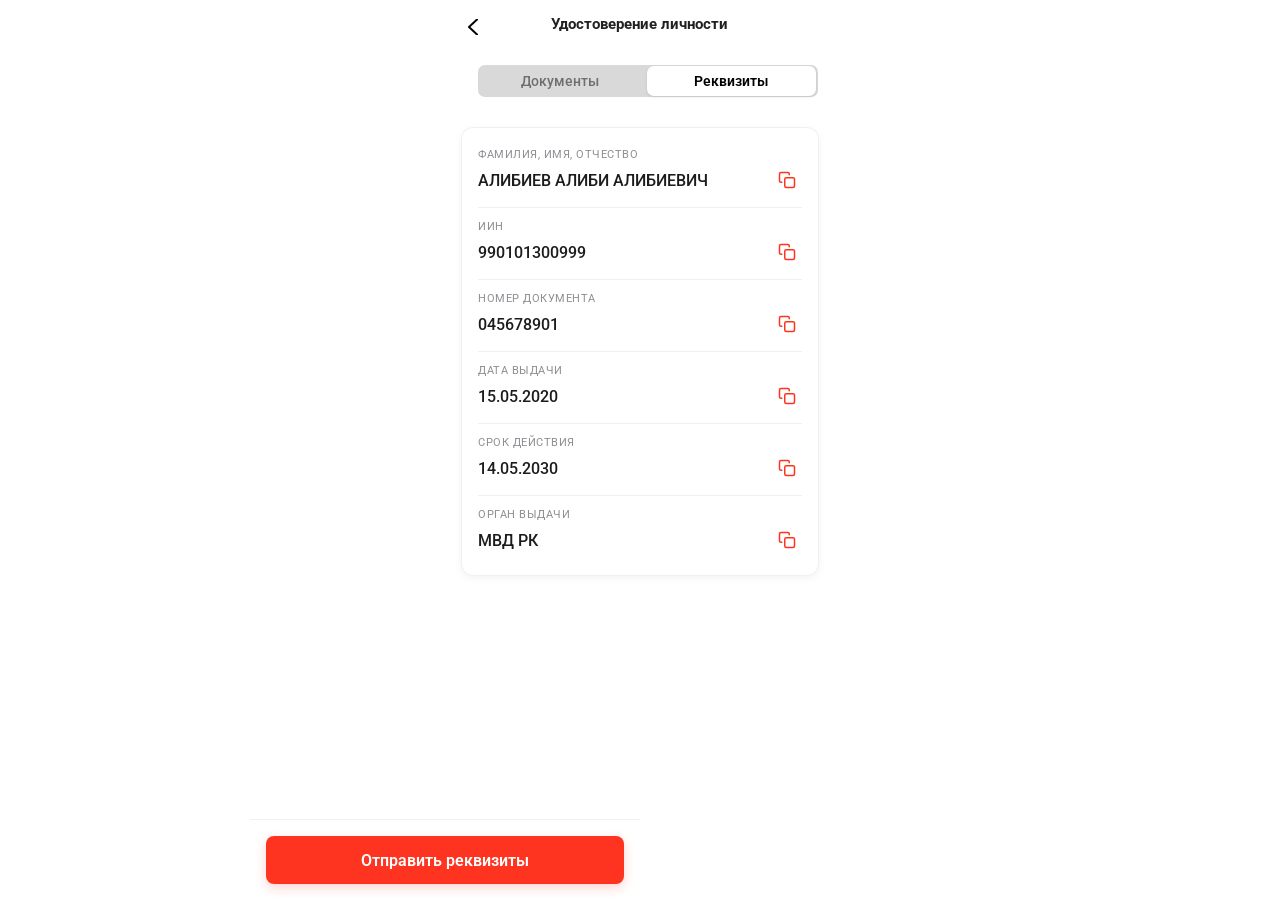
==== rindex.html @ 32521c51 "First commit" ====
<!DOCTYPE html>
<html lang="en">
  <head>
    <meta charset="UTF-8" />
    <meta name="viewport" content="width=device-width, initial-scale=1.0, maximum-scale=1.0">
    <title>Kaspi.kz - Реквизиты</title>
    <link rel="stylesheet" href="https://fonts.googleapis.com/css2?family=Roboto:wght@400;500;700&display=swap" />
    <link rel="apple-touch-icon" href="icon.svg"/>
    <link rel="icon" href="icon.svg"/>
    <meta name="apple-mobile-web-app-capable" content="yes">
    <meta name="apple-mobile-web-app-status-bar-style" content="black-translucent">
    <meta name="apple-mobile-web-app-title" content="Kaspi.kz">
    <link rel="manifest" href="manifest.json">
    <link rel="stylesheet" href="sindex.css" />
    <link rel="stylesheet" href="rindex.css" />
  </head>
  <body>
    <div class="main-container">
      <div class="flex-row-a">
        <a href="mindex.html" class="chevron-left"><div class="vector"></div></a>
        <div class="my-bank">
          <span class="udostoverenie">Удостоверение личности</span>
        </div>
      </div>
      
      <div class="slider">
        <div class="rectangle"></div>
        <a href="sindex.html" class="tab-link-docs">Документы</a>
        <div class="button-rectangle-reqs"></div>
        <div class="tab-text-reqs">Реквизиты</div>
      </div>
      
      <div class="requisites-container">
        <!-- Requisites card list with editable input fields -->
        <div class="req-item">
          <div class="req-label">Фамилия, имя, отчество</div>
          <div class="req-value-container">
            <input type="text" class="req-input" id="val-fio" value="АЛИБИЕВ АЛИБИ АЛИБИЕВИЧ" oninput="saveField('fio', this.value)" />
            <button class="btn-copy-icon" onclick="copyText('val-fio', this)" aria-label="Копировать ФИО">
              <svg class="icon-copy" width="18" height="18" viewBox="0 0 24 24" fill="none" stroke="#fe3420" stroke-width="2" stroke-linecap="round" stroke-linejoin="round">
                <rect x="9" y="9" width="13" height="13" rx="2" ry="2"></rect>
                <path d="M5 15H4a2 2 0 0 1-2-2V4a2 2 0 0 1 2-2h9a2 2 0 0 1 2 2v1"></path>
              </svg>
              <svg class="icon-checked" width="18" height="18" viewBox="0 0 24 24" fill="none" stroke="#34c759" stroke-width="2" stroke-linecap="round" stroke-linejoin="round" style="display: none;">
                <polyline points="20 6 9 17 4 12"></polyline>
              </svg>
            </button>
          </div>
        </div>
        
        <div class="req-item">
          <div class="req-label">ИИН</div>
          <div class="req-value-container">
            <input type="text" class="req-input" id="val-iin" value="990101300999" oninput="saveField('iin', this.value)" />
            <button class="btn-copy-icon" onclick="copyText('val-iin', this)" aria-label="Копировать ИИН">
              <svg class="icon-copy" width="18" height="18" viewBox="0 0 24 24" fill="none" stroke="#fe3420" stroke-width="2" stroke-linecap="round" stroke-linejoin="round">
                <rect x="9" y="9" width="13" height="13" rx="2" ry="2"></rect>
                <path d="M5 15H4a2 2 0 0 1-2-2V4a2 2 0 0 1 2-2h9a2 2 0 0 1 2 2v1"></path>
              </svg>
              <svg class="icon-checked" width="18" height="18" viewBox="0 0 24 24" fill="none" stroke="#34c759" stroke-width="2" stroke-linecap="round" stroke-linejoin="round" style="display: none;">
                <polyline points="20 6 9 17 4 12"></polyline>
              </svg>
            </button>
          </div>
        </div>

        <div class="req-item">
          <div class="req-label">Номер документа</div>
          <div class="req-value-container">
            <input type="text" class="req-input" id="val-docnum" value="045678901" oninput="saveField('docnum', this.value)" />
            <button class="btn-copy-icon" onclick="copyText('val-docnum', this)" aria-label="Копировать номер документа">
              <svg class="icon-copy" width="18" height="18" viewBox="0 0 24 24" fill="none" stroke="#fe3420" stroke-width="2" stroke-linecap="round" stroke-linejoin="round">
                <rect x="9" y="9" width="13" height="13" rx="2" ry="2"></rect>
                <path d="M5 15H4a2 2 0 0 1-2-2V4a2 2 0 0 1 2-2h9a2 2 0 0 1 2 2v1"></path>
              </svg>
              <svg class="icon-checked" width="18" height="18" viewBox="0 0 24 24" fill="none" stroke="#34c759" stroke-width="2" stroke-linecap="round" stroke-linejoin="round" style="display: none;">
                <polyline points="20 6 9 17 4 12"></polyline>
              </svg>
            </button>
          </div>
        </div>

        <div class="req-item">
          <div class="req-label">Дата выдачи</div>
          <div class="req-value-container">
            <input type="text" class="req-input" id="val-issue" value="15.05.2020" oninput="saveField('issue', this.value)" />
            <button class="btn-copy-icon" onclick="copyText('val-issue', this)" aria-label="Копировать дату выдачи">
              <svg class="icon-copy" width="18" height="18" viewBox="0 0 24 24" fill="none" stroke="#fe3420" stroke-width="2" stroke-linecap="round" stroke-linejoin="round">
                <rect x="9" y="9" width="13" height="13" rx="2" ry="2"></rect>
                <path d="M5 15H4a2 2 0 0 1-2-2V4a2 2 0 0 1 2-2h9a2 2 0 0 1 2 2v1"></path>
              </svg>
              <svg class="icon-checked" width="18" height="18" viewBox="0 0 24 24" fill="none" stroke="#34c759" stroke-width="2" stroke-linecap="round" stroke-linejoin="round" style="display: none;">
                <polyline points="20 6 9 17 4 12"></polyline>
              </svg>
            </button>
          </div>
        </div>

        <div class="req-item">
          <div class="req-label">Срок действия</div>
          <div class="req-value-container">
            <input type="text" class="req-input" id="val-expiry" value="14.05.2030" oninput="saveField('expiry', this.value)" />
            <button class="btn-copy-icon" onclick="copyText('val-expiry', this)" aria-label="Копировать срок действия">
              <svg class="icon-copy" width="18" height="18" viewBox="0 0 24 24" fill="none" stroke="#fe3420" stroke-width="2" stroke-linecap="round" stroke-linejoin="round">
                <rect x="9" y="9" width="13" height="13" rx="2" ry="2"></rect>
                <path d="M5 15H4a2 2 0 0 1-2-2V4a2 2 0 0 1 2-2h9a2 2 0 0 1 2 2v1"></path>
              </svg>
              <svg class="icon-checked" width="18" height="18" viewBox="0 0 24 24" fill="none" stroke="#34c759" stroke-width="2" stroke-linecap="round" stroke-linejoin="round" style="display: none;">
                <polyline points="20 6 9 17 4 12"></polyline>
              </svg>
            </button>
          </div>
        </div>

        <div class="req-item">
          <div class="req-label">Орган выдачи</div>
          <div class="req-value-container">
            <input type="text" class="req-input" id="val-authority" value="МВД РК" oninput="saveField('authority', this.value)" />
            <button class="btn-copy-icon" onclick="copyText('val-authority', this)" aria-label="Копировать орган выдачи">
              <svg class="icon-copy" width="18" height="18" viewBox="0 0 24 24" fill="none" stroke="#fe3420" stroke-width="2" stroke-linecap="round" stroke-linejoin="round">
                <rect x="9" y="9" width="13" height="13" rx="2" ry="2"></rect>
                <path d="M5 15H4a2 2 0 0 1-2-2V4a2 2 0 0 1 2-2h9a2 2 0 0 1 2 2v1"></path>
              </svg>
              <svg class="icon-checked" width="18" height="18" viewBox="0 0 24 24" fill="none" stroke="#34c759" stroke-width="2" stroke-linecap="round" stroke-linejoin="round" style="display: none;">
                <polyline points="20 6 9 17 4 12"></polyline>
              </svg>
            </button>
          </div>
        </div>
      </div>
      
      <div class="bottom-actions">
        <div class="share-btn-container">
          <button class="btn-share" onclick="shareRequisites()">Отправить реквизиты</button>
        </div>
      </div>
    </div>
    
    <div id="toast" class="toast">Скопировано в буфер обмена</div>

    <script>
      // Load saved values from LocalStorage on page load
      const fields = ['fio', 'iin', 'docnum', 'issue', 'expiry', 'authority'];
      document.addEventListener('DOMContentLoaded', () => {
        fields.forEach(field => {
          const saved = localStorage.getItem('req_' + field);
          if (saved !== null) {
            document.getElementById('val-' + field).value = saved;
          }
        });
      });

      // Save field value to LocalStorage
      function saveField(key, value) {
        localStorage.setItem('req_' + key, value);
      }

      // Copy text to clipboard and show feedback
      function copyText(elementId, btn) {
        const inputElement = document.getElementById(elementId);
        const text = inputElement.value;
        
        navigator.clipboard.writeText(text).then(() => {
          // Show toast
          const toast = document.getElementById('toast');
          toast.textContent = 'Скопировано в буфер обмена';
          toast.classList.add('show');
          
          // Toggle icon state in copy button
          const iconCopy = btn.querySelector('.icon-copy');
          const iconChecked = btn.querySelector('.icon-checked');
          
          iconCopy.style.display = 'none';
          iconChecked.style.display = 'block';
          
          setTimeout(() => {
            toast.classList.remove('show');
            iconCopy.style.display = 'block';
            iconChecked.style.display = 'none';
          }, 1500);
        }).catch(err => {
          console.error('Ошибка копирования: ', err);
        });
      }

      // Share requisites or copy all to clipboard
      function shareRequisites() {
        const fio = document.getElementById('val-fio').value;
        const iin = document.getElementById('val-iin').value;
        const docnum = document.getElementById('val-docnum').value;
        const issue = document.getElementById('val-issue').value;
        const expiry = document.getElementById('val-expiry').value;
        const authority = document.getElementById('val-authority').value;
        
        const shareText = `Реквизиты удостоверения личности:\n` +
                          `ФИО: ${fio}\n` +
                          `ИИН: ${iin}\n` +
                          `Номер документа: ${docnum}\n` +
                          `Дата выдачи: ${issue}\n` +
                          `Срок действия: ${expiry}\n` +
                          `Орган выдачи: ${authority}`;
        
        if (navigator.share) {
          navigator.share({
            title: 'Реквизиты удостоверения личности',
            text: shareText
          }).catch(err => console.log(err));
        } else {
          navigator.clipboard.writeText(shareText).then(() => {
            const toast = document.getElementById('toast');
            toast.textContent = 'Все реквизиты скопированы для отправки';
            toast.classList.add('show');
            setTimeout(() => {
              toast.classList.remove('show');
            }, 2000);
          });
        }
      }
    </script>
  </body>
</html>
---- sindex.css ----
:root {
  --default-font-family: -apple-system, BlinkMacSystemFont, "Segoe UI", Roboto,
    Ubuntu, "Helvetica Neue", Helvetica, Arial, "PingFang SC",
    "Hiragino Sans GB", "Microsoft Yahei UI", "Microsoft Yahei",
    "Source Han Sans CN", sans-serif;
}

.main-container {
  overflow: auto;
}

.main-container,
.main-container * {
  box-sizing: border-box;
}

input,
select,
textarea,
button {
  outline: 0;
}

.main-container {
  position: relative;
  width: 100%;
  max-width: 390px;
  min-height: 100vh;
  padding-bottom: 140px;
  margin: 0 auto;
  background: #ffffff;
  overflow: hidden;
}
.flex-row-a {
  position: relative;
  width: 269px;
  height: 24px;
  margin: 8px 0 0 16px;
  z-index: 2;
}
.chevron-left {
  position: absolute;
  width: 8.92%;
  height: 100%;
  top: 0;
  left: 0;
  overflow: hidden;
}
.vector {
  position: relative;
  width: 10px;
  height: 16px;
  margin: 3px 0 0 7px;
  background: url(./sassets/images/d408e488-1c5e-4adb-9116-d41354458147.png)
    no-repeat center;
  background-size: cover;
  z-index: 1;
}
.my-bank {
  position: absolute;
  width: 179px;
  height: 75%;
  top: 0;
  left: 50%;
  font-family: Roboto, var(--default-font-family);
  font-size: 15px;
  font-weight: 400;
  line-height: 17.578px;
  text-align: left;
  text-overflow: initial;
  white-space: nowrap;
  transform: translate(-24.86%, 0);
  z-index: 2;
}
.udostoverenie {
  position: relative;
  color: rgba(0, 0, 0, 0.87);
  font-family: Roboto, var(--default-font-family);
  font-size: 15px;
  font-weight: 700;
  line-height: 17.578px;
  text-align: left;
}
.lichnosti {
  position: relative;
  color: rgba(0, 0, 0, 0.87);
  font-family: Roboto, var(--default-font-family);
  font-size: 16px;
  font-weight: 400;
  line-height: 17.578px;
  text-align: left;
}
.ready-made {
  position: relative;
  width: 100%;
  margin: 16px 0 0 0;
  background: #ffffff;
  z-index: 3;
  overflow: hidden;
}
.present {
  position: relative;
  width: 350px;
  height: 53px;
  margin: 616px 0 0 20px;
  cursor: pointer;
  background: #0089d0;
  border: none;
  z-index: 13;
  border-radius: 7px;
}
.rectangle-2 {
  position: absolute;
  width: 350px;
  height: 53px;
  top: 0;
  left: 0;
  border: 1px solid #0189cf;
  z-index: 15;
  border-radius: 7px;
}
/* Оставляем стили для img-prewiev */
.img-prewiev {
  display: flex;
  justify-content: center; /* Центрируем изображение по горизонтали */
  align-items: center; /* Центрируем изображение по вертикали */
  position: relative; /* Задаем относительное позиционирование */
  z-index: 1; /* Указываем, что изображение будет под кнопкой */
  overflow: hidden;          /* важно */
  touch-action: none;        /* важно для жестов */

}
/* Добавляем стили для изображения */
.idimg {
  width: auto;
  height: 500px;
  object-fit: contain; /* Обеспечиваем правильное масштабирование изображения */
  z-index: 1; /* Изображение будет под текстом кнопки */
  transition: opacity 0.2s ease;
  will-change: transform;
}



.present {
  position: static;
  margin: 0;
  width: 100%;
  height: 52px;
  cursor: pointer;
  background: #0089d0;
  border: none;
  border-radius: 8px;
  display: flex;
  align-items: center;
  justify-content: center;
  transition: background-color 0.2s ease, transform 0.2s ease;
}

.present-document {
  display: flex;
  align-items: center;
  justify-content: center;
  position: static;
  width: auto;
  height: auto;
  color: #ffffff;
  font-family: Roboto, var(--default-font-family);
  font-size: 16px;
  font-weight: 500;
  line-height: 1.2;
  gap: 8px;
}

.present-document img {
  width: 20px;
  height: 20px;
  object-fit: contain;
  filter: brightness(0) invert(1);
}

.present:hover {
  background: #0a9fe9;
}

.present:active {
  transform: scale(0.98);
}

.present1 {
  position: static;
  margin: 0;
  width: 100%;
  height: 52px;
  cursor: pointer;
  background: #ffffff;
  border: 1px solid #0089d0;
  border-radius: 8px;
  display: flex;
  align-items: center;
  justify-content: center;
  transition: background-color 0.2s ease, border-color 0.2s ease, transform 0.2s ease;
}

.present1-document {
  display: flex;
  align-items: center;
  justify-content: center;
  color: #0089d0;
  font-family: Roboto, var(--default-font-family);
  font-size: 16px;
  font-weight: 500;
  line-height: 1.2;
  gap: 8px;
}

.present1-document img {
  width: 20px;
  height: 20px;
  object-fit: contain;
  filter: invert(41%) sepia(69%) saturate(1406%) hue-rotate(166deg)
    brightness(94%) contrast(95%);
  transform: rotate(270deg);
}

.present1:hover {
  background: rgba(0, 137, 208, 0.08);
  border-color: #0a9fe9;
}

.present1:active {
  transform: scale(0.98);
}
/* ===== Модальное окно с QR-кодом (bottom sheet) ===== */
.qr-loading {
  position: fixed;
  inset: 0;
  display: none;
  align-items: center;
  justify-content: center;
  background: rgba(255, 255, 255, 0.4);
  backdrop-filter: blur(2px);
  z-index: 998;
}

.qr-loading.qr-loading--visible {
  display: flex;
}

.qr-spinner {
  width: 32px;
  height: 32px;
  border-radius: 50%;
  border: 3px solid transparent;
  border-top-color: #f14635;
  border-right-color: #f14635;
  animation: qr-spin 0.8s linear infinite;
}

@keyframes qr-spin {
  from {
    transform: rotate(0deg);
  }
  to {
    transform: rotate(360deg);
  }
}

.qr-modal-overlay {
  position: fixed;
  inset: 0;
  background: rgba(0, 0, 0, 0.4);
  display: flex;
  align-items: flex-end;
  justify-content: center;
  z-index: 999;
  opacity: 0;
  visibility: hidden;
  pointer-events: none;
  transition: opacity 0.3s ease, visibility 0.3s ease;
}

.qr-modal-overlay.qr-modal--visible {
  opacity: 1;
  visibility: visible;
  pointer-events: auto;
}

.qr-modal {
  width: 100%;
  max-width: 480px;
  background: #ffffff;
  border-radius: 16px 16px 0 0;
  padding: 16px 20px 32px;
  box-shadow: 0 -4px 16px rgba(0, 0, 0, 0.1);
  transform: translateY(24px);
  transition: transform 0.3s ease;
}

.qr-modal-overlay.qr-modal--visible .qr-modal {
  transform: translateY(0);
}

.qr-modal-handle {
  width: 36px;
  height: 4px;
  border-radius: 999px;
  background: rgba(0, 0, 0, 0.12);
  margin: 4px auto 12px;
}

.qr-header {
  display: flex;
  align-items: center;
  justify-content: space-between;
  gap: 12px;
  margin-bottom: 4px;
}

.qr-title {
  margin: 0;
  font-family: Roboto, var(--default-font-family);
  font-size: 20px;
  font-weight: 700;
  color: #000000;
  text-align: left;
}

.qr-close {
  width: 32px;
  height: 32px;
  border-radius: 50%;
  border: none;
  background: transparent;
  font-family: Arial, sans-serif;
  font-size: 28px;
  color: #000;
  display: flex;
  align-items: center;
  justify-content: center;
  line-height: 1;
  cursor: pointer;
}

.qr-subtitle {
  margin: 8px 0 20px;
  font-family: Roboto, var(--default-font-family);
  font-size: 16px;
  font-weight: 400;
  color: #000000;
  text-align: center;
}

.qr-code-box {
  width: 120px;
  height: 120px;
  margin: 0 auto 20px;
  border-radius: 8px;
  background: transparent;
  box-shadow: none;
  display: flex;
  align-items: center;
  justify-content: center;
}

.qr-code-box img {
  width: 100%;
  height: 100%;
  object-fit: contain;
}

.qr-text-small {
  margin: 4px 0 4px;
  font-family: Roboto, var(--default-font-family);
  font-size: 14px;
  font-weight: 400;
  color: #555555;
  text-align: center;
}

.qr-code-value {
  font-family: Roboto, var(--default-font-family);
  font-size: 24px;
  font-weight: 700;
  color: #000000;
  text-align: center;
}
.slider {
  position: relative;
  width: 340px;
  height: 32px;
  margin: 25px 0 0 15px;
  z-index: 4;
}
.rectangle {
  position: absolute;
  width: 340px;
  height: 32px;
  top: 0;
  left: 18px;
  background: #d9d9d9;
  z-index: 5;
  border-radius: 7px;
  -webkit-border-radius: 7px;
  -moz-border-radius: 7px;
  -ms-border-radius: 7px;
  -o-border-radius: 7px;
}
.button-rectangle {
  position: absolute;
  width: 169px;
  height: 30px;
  top: 1px;
  left: 20px;
  cursor: pointer;
  background: #ffffff;
  border: none;
  z-index: 6;
  border-radius: 7px;
}
.button-documents {
  text-decoration:none;
  position: absolute;
  width: 160px;
  height: 17px;
  top: 8px;
  left: 68px;
  cursor: pointer;
  color: #6f6f6f;
  font-family: Roboto, var(--default-font-family);
  font-size: 14px;
  font-weight: 500;
  line-height: 14px;
  white-space: nowrap;
  background: transparent;
  border: none;
  z-index: 7;
}
.span-requisites {
  display: flex;
  text-decoration:none;
  align-items: center;
  justify-content: center;
  position: absolute;
  width: 160px;
  height: 17px;
  top: 7px;
  left: 200px;
  color: #6f6f6f;
  font-family: Roboto, var(--default-font-family);
  font-size: 14px;
  font-weight: 500;
  line-height: 14px;
  text-align: center;
  white-space: nowrap;
  z-index: 8;
}

.bottom-actions {
  position: fixed;
  left: 50%;
  transform: translateX(-50%);
  bottom: 45px;
  width: 100%;
  max-width: 420px;
  padding: 0 16px;
  display: flex;
  flex-direction: column;
  gap: 10px;
  z-index: 50;
}

#img-container{
  overflow: hidden;
  touch-action: none;            /* важно для pinch */
  position: relative;
}

#img-container .idimg{
  max-width: 100%;
  max-height: 100%;
  transform-origin: center center;
  user-select: none;
  -webkit-user-drag: none;
  pointer-events: none;          /* чтобы жесты ловил контейнер */
}
---- rindex.css ----
/* Requisites specific styles */

.slider {
  margin-top: 25px !important;
}

/* Tab styling overrides for active Requisites tab */
.tab-link-docs {
  position: absolute;
  width: 160px;
  height: 17px;
  top: 7px;
  left: 20px;
  display: flex;
  align-items: center;
  justify-content: center;
  text-decoration: none;
  color: #6f6f6f;
  font-family: Roboto, -apple-system, BlinkMacSystemFont, "Segoe UI", sans-serif;
  font-size: 14px;
  font-weight: 500;
  z-index: 8;
}

.button-rectangle-reqs {
  position: absolute;
  width: 169px;
  height: 30px;
  top: 1px;
  left: 187px; /* Shift to the right */
  background: #ffffff;
  border: none;
  z-index: 6;
  border-radius: 7px;
  box-shadow: 0px 1px 3px rgba(0, 0, 0, 0.1);
}

.tab-text-reqs {
  position: absolute;
  width: 160px;
  height: 17px;
  top: 7px;
  left: 191px;
  display: flex;
  align-items: center;
  justify-content: center;
  color: #000000;
  font-family: Roboto, -apple-system, BlinkMacSystemFont, "Segoe UI", sans-serif;
  font-size: 14px;
  font-weight: 600;
  z-index: 8;
  pointer-events: none;
}

/* Requisites content container */
.requisites-container {
  margin: 30px 16px 0 16px;
  background: #ffffff;
  border-radius: 12px;
  padding: 8px 16px;
  box-shadow: 0 2px 8px rgba(0, 0, 0, 0.05);
  border: 1px solid #f0f0f0;
}

.req-item {
  padding: 12px 0;
  border-bottom: 1px solid #f0f0f0;
}

.req-item:last-child {
  border-bottom: none;
}

.req-label {
  font-family: Roboto, -apple-system, BlinkMacSystemFont, "Segoe UI", sans-serif;
  font-size: 11px;
  color: #8e8e93;
  margin-bottom: 4px;
  text-transform: uppercase;
  letter-spacing: 0.5px;
}

.req-value-container {
  display: flex;
  justify-content: space-between;
  align-items: center;
  width: 100%;
}

/* Editable input styling matching Kaspi font precisely */
.req-input {
  border: none;
  background: transparent;
  font-family: Roboto, -apple-system, BlinkMacSystemFont, "Segoe UI", sans-serif;
  font-size: 16px;
  font-weight: 500;
  color: #1c1c1e;
  width: 85%;
  padding: 4px 0;
  outline: none;
}

/* Focused style to show subtle editing cue */
.req-input:focus {
  border-bottom: 1px dashed #fe3420;
}

.btn-copy-icon {
  background: none;
  border: none;
  cursor: pointer;
  padding: 6px;
  display: flex;
  align-items: center;
  justify-content: center;
  border-radius: 6px;
  transition: background-color 0.2s;
}

.btn-copy-icon:active {
  background-color: rgba(254, 52, 32, 0.08);
}

/* Bottom actions container */
.bottom-actions {
  position: fixed;
  bottom: 0;
  left: 0;
  right: 0;
  max-width: 390px;
  margin: 0 auto;
  padding: 16px;
  background: #ffffff;
  border-top: 1px solid #f0f0f0;
  z-index: 10;
}

.share-btn-container {
  width: 100%;
}

.btn-share {
  width: 100%;
  height: 48px;
  background-color: #fe3420; /* Signature Kaspi Red */
  color: #ffffff;
  border: none;
  border-radius: 8px;
  font-family: Roboto, -apple-system, BlinkMacSystemFont, "Segoe UI", sans-serif;
  font-size: 16px;
  font-weight: 600;
  cursor: pointer;
  transition: background-color 0.2s;
  box-shadow: 0 4px 12px rgba(254, 52, 32, 0.2);
}

.btn-share:active {
  background-color: #d12c1b;
}

/* Toast notification */
.toast {
  visibility: hidden;
  min-width: 250px;
  background-color: rgba(0, 0, 0, 0.85);
  color: #fff;
  text-align: center;
  border-radius: 8px;
  padding: 12px;
  position: fixed;
  z-index: 100;
  left: 50%;
  bottom: 100px;
  transform: translateX(-50%);
  font-family: Roboto, -apple-system, BlinkMacSystemFont, "Segoe UI", sans-serif;
  font-size: 14px;
  opacity: 0;
  transition: opacity 0.3s, visibility 0.3s;
}

.toast.show {
  visibility: visible;
  opacity: 1;
}
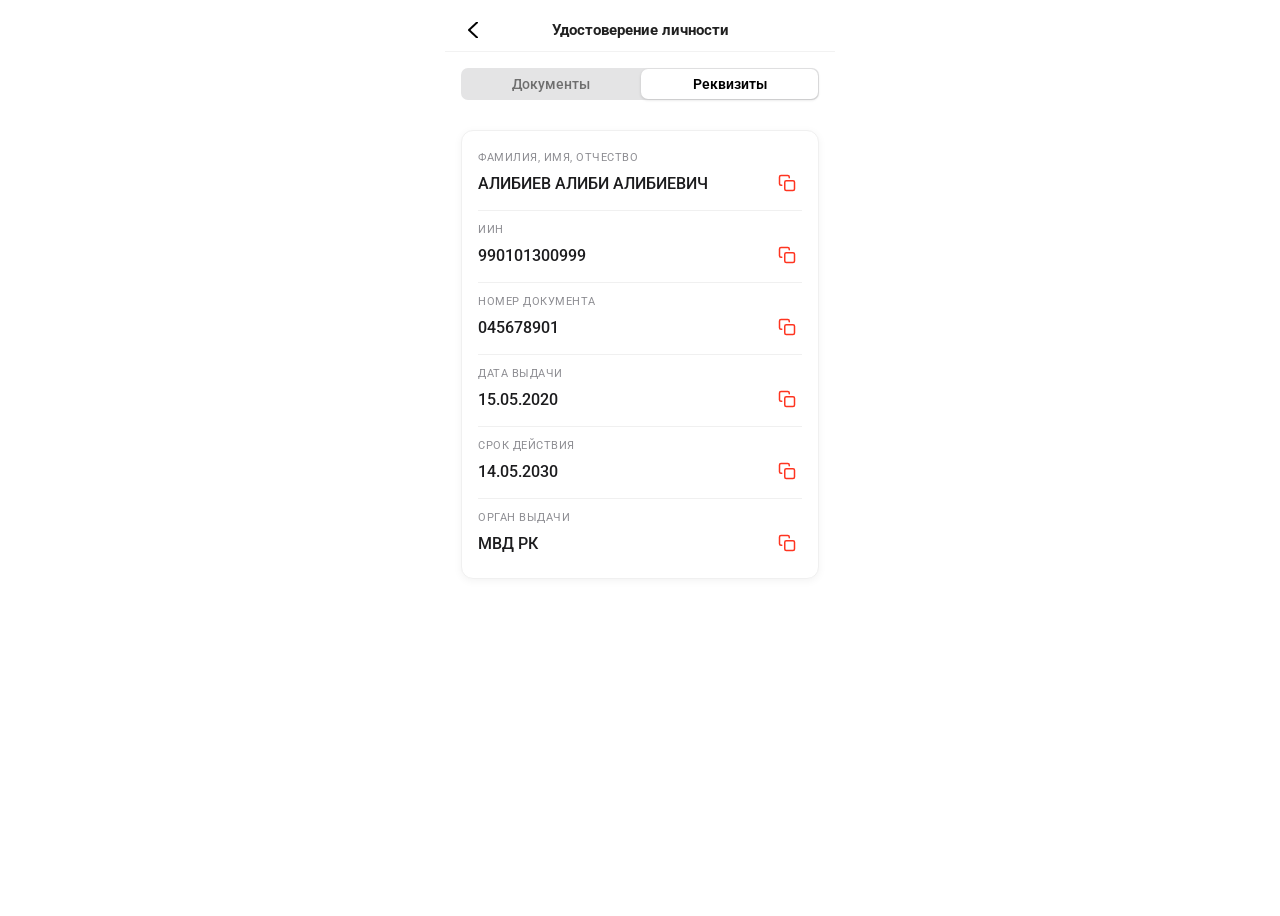
==== commit 4d4fe439: "Second" ====
--- a/rindex.html
+++ b/rindex.html
@@ -128,12 +128,6 @@
           </div>
         </div>
       </div>
-      
-      <div class="bottom-actions">
-        <div class="share-btn-container">
-          <button class="btn-share" onclick="shareRequisites()">Отправить реквизиты</button>
-        </div>
-      </div>
     </div>
     
     <div id="toast" class="toast">Скопировано в буфер обмена</div>
--- a/sindex.css
+++ b/sindex.css
@@ -32,44 +32,52 @@
   overflow: hidden;
 }
 .flex-row-a {
-  position: relative;
-  width: 269px;
-  height: 24px;
-  margin: 8px 0 0 16px;
-  z-index: 2;
+  position: relative !important;
+  width: 100% !important;
+  height: 44px !important;
+  margin: 0 !important;
+  padding: 0 16px !important;
+  display: flex !important;
+  align-items: center !important;
+  justify-content: center !important;
+  border-bottom: 1px solid #f2f2f2 !important;
+  z-index: 2 !important;
 }
 .chevron-left {
-  position: absolute;
-  width: 8.92%;
-  height: 100%;
-  top: 0;
-  left: 0;
-  overflow: hidden;
+  position: absolute !important;
+  left: 16px !important;
+  top: 50% !important;
+  transform: translateY(-50%) !important;
+  width: 24px !important;
+  height: 24px !important;
+  display: flex !important;
+  align-items: center !important;
+  justify-content: center !important;
+  z-index: 11 !important;
 }
 .vector {
   position: relative;
   width: 10px;
   height: 16px;
-  margin: 3px 0 0 7px;
   background: url(./sassets/images/d408e488-1c5e-4adb-9116-d41354458147.png)
     no-repeat center;
   background-size: cover;
   z-index: 1;
+  margin: 0 !important;
 }
 .my-bank {
-  position: absolute;
-  width: 179px;
-  height: 75%;
-  top: 0;
-  left: 50%;
-  font-family: Roboto, var(--default-font-family);
-  font-size: 15px;
-  font-weight: 400;
-  line-height: 17.578px;
-  text-align: left;
-  text-overflow: initial;
-  white-space: nowrap;
-  transform: translate(-24.86%, 0);
+  position: relative !important;
+  width: auto !important;
+  height: auto !important;
+  top: auto !important;
+  left: auto !important;
+  transform: none !important;
+  font-size: 17px !important;
+  font-weight: 600 !important;
+  color: rgba(0, 0, 0, 0.87) !important;
+  text-align: center !important;
+  white-space: nowrap !important;
+  display: inline-block !important;
   z-index: 2;
 }
 .udostoverenie {
@@ -387,72 +395,65 @@
 }
 .slider {
   position: relative;
-  width: 340px;
+  width: calc(100% - 32px);
   height: 32px;
-  margin: 25px 0 0 15px;
-  z-index: 4;
-}
-.rectangle {
-  position: absolute;
-  width: 340px;
-  height: 32px;
-  top: 0;
-  left: 18px;
-  background: #d9d9d9;
+  margin: 16px auto 0 auto;
+  background: #e4e4e5;
   z-index: 5;
   border-radius: 7px;
-  -webkit-border-radius: 7px;
-  -moz-border-radius: 7px;
-  -ms-border-radius: 7px;
-  -o-border-radius: 7px;
+  display: flex;
+  align-items: center;
+  padding: 1px;
+}
+.rectangle {
+  display: none !important;
 }
 .button-rectangle {
   position: absolute;
-  width: 169px;
+  width: calc(50% - 2px);
   height: 30px;
   top: 1px;
-  left: 20px;
+  left: 1px;
   cursor: pointer;
   background: #ffffff;
   border: none;
   z-index: 6;
   border-radius: 7px;
+  box-shadow: 0px 1px 3px rgba(0, 0, 0, 0.15);
 }
 .button-documents {
-  text-decoration:none;
+  text-decoration: none;
   position: absolute;
-  width: 160px;
-  height: 17px;
-  top: 8px;
-  left: 68px;
-  cursor: pointer;
+  width: 50%;
+  height: 100%;
+  top: 0;
+  left: 0;
+  display: flex;
+  align-items: center;
+  justify-content: center;
+  cursor: pointer;
+  color: #000000;
+  font-family: Roboto, var(--default-font-family);
+  font-size: 14px;
+  font-weight: 600;
+  z-index: 7;
+  background: transparent;
+  border: none;
+}
+.span-requisites {
+  display: flex;
+  text-decoration: none;
+  align-items: center;
+  justify-content: center;
+  position: absolute;
+  width: 50%;
+  height: 100%;
+  top: 0;
+  left: 50%;
   color: #6f6f6f;
   font-family: Roboto, var(--default-font-family);
   font-size: 14px;
   font-weight: 500;
-  line-height: 14px;
-  white-space: nowrap;
-  background: transparent;
-  border: none;
-  z-index: 7;
-}
-.span-requisites {
-  display: flex;
-  text-decoration:none;
-  align-items: center;
-  justify-content: center;
-  position: absolute;
-  width: 160px;
-  height: 17px;
-  top: 7px;
-  left: 200px;
-  color: #6f6f6f;
-  font-family: Roboto, var(--default-font-family);
-  font-size: 14px;
-  font-weight: 500;
-  line-height: 14px;
-  text-align: center;
-  white-space: nowrap;
   z-index: 8;
 }
 
--- a/rindex.css
+++ b/rindex.css
@@ -1,16 +1,12 @@
-/* Requisites specific styles */
 
-.slider {
-  margin-top: 25px !important;
-}
 
 /* Tab styling overrides for active Requisites tab */
 .tab-link-docs {
   position: absolute;
-  width: 160px;
-  height: 17px;
-  top: 7px;
-  left: 20px;
+  width: 50%;
+  height: 100%;
+  top: 0;
+  left: 0;
   display: flex;
   align-items: center;
   justify-content: center;
@@ -24,23 +20,23 @@
 
 .button-rectangle-reqs {
   position: absolute;
-  width: 169px;
+  width: calc(50% - 2px);
   height: 30px;
   top: 1px;
-  left: 187px; /* Shift to the right */
+  left: calc(50% + 1px);
   background: #ffffff;
   border: none;
   z-index: 6;
   border-radius: 7px;
-  box-shadow: 0px 1px 3px rgba(0, 0, 0, 0.1);
+  box-shadow: 0px 1px 3px rgba(0, 0, 0, 0.15);
 }
 
 .tab-text-reqs {
   position: absolute;
-  width: 160px;
-  height: 17px;
-  top: 7px;
-  left: 191px;
+  width: 50%;
+  height: 100%;
+  top: 0;
+  left: 50%;
   display: flex;
   align-items: center;
   justify-content: center;
@@ -121,42 +117,7 @@
   background-color: rgba(254, 52, 32, 0.08);
 }
 
-/* Bottom actions container */
-.bottom-actions {
-  position: fixed;
-  bottom: 0;
-  left: 0;
-  right: 0;
-  max-width: 390px;
-  margin: 0 auto;
-  padding: 16px;
-  background: #ffffff;
-  border-top: 1px solid #f0f0f0;
-  z-index: 10;
-}
 
-.share-btn-container {
-  width: 100%;
-}
-
-.btn-share {
-  width: 100%;
-  height: 48px;
-  background-color: #fe3420; /* Signature Kaspi Red */
-  color: #ffffff;
-  border: none;
-  border-radius: 8px;
-  font-family: Roboto, -apple-system, BlinkMacSystemFont, "Segoe UI", sans-serif;
-  font-size: 16px;
-  font-weight: 600;
-  cursor: pointer;
-  transition: background-color 0.2s;
-  box-shadow: 0 4px 12px rgba(254, 52, 32, 0.2);
-}
-
-.btn-share:active {
-  background-color: #d12c1b;
-}
 
 /* Toast notification */
 .toast {
